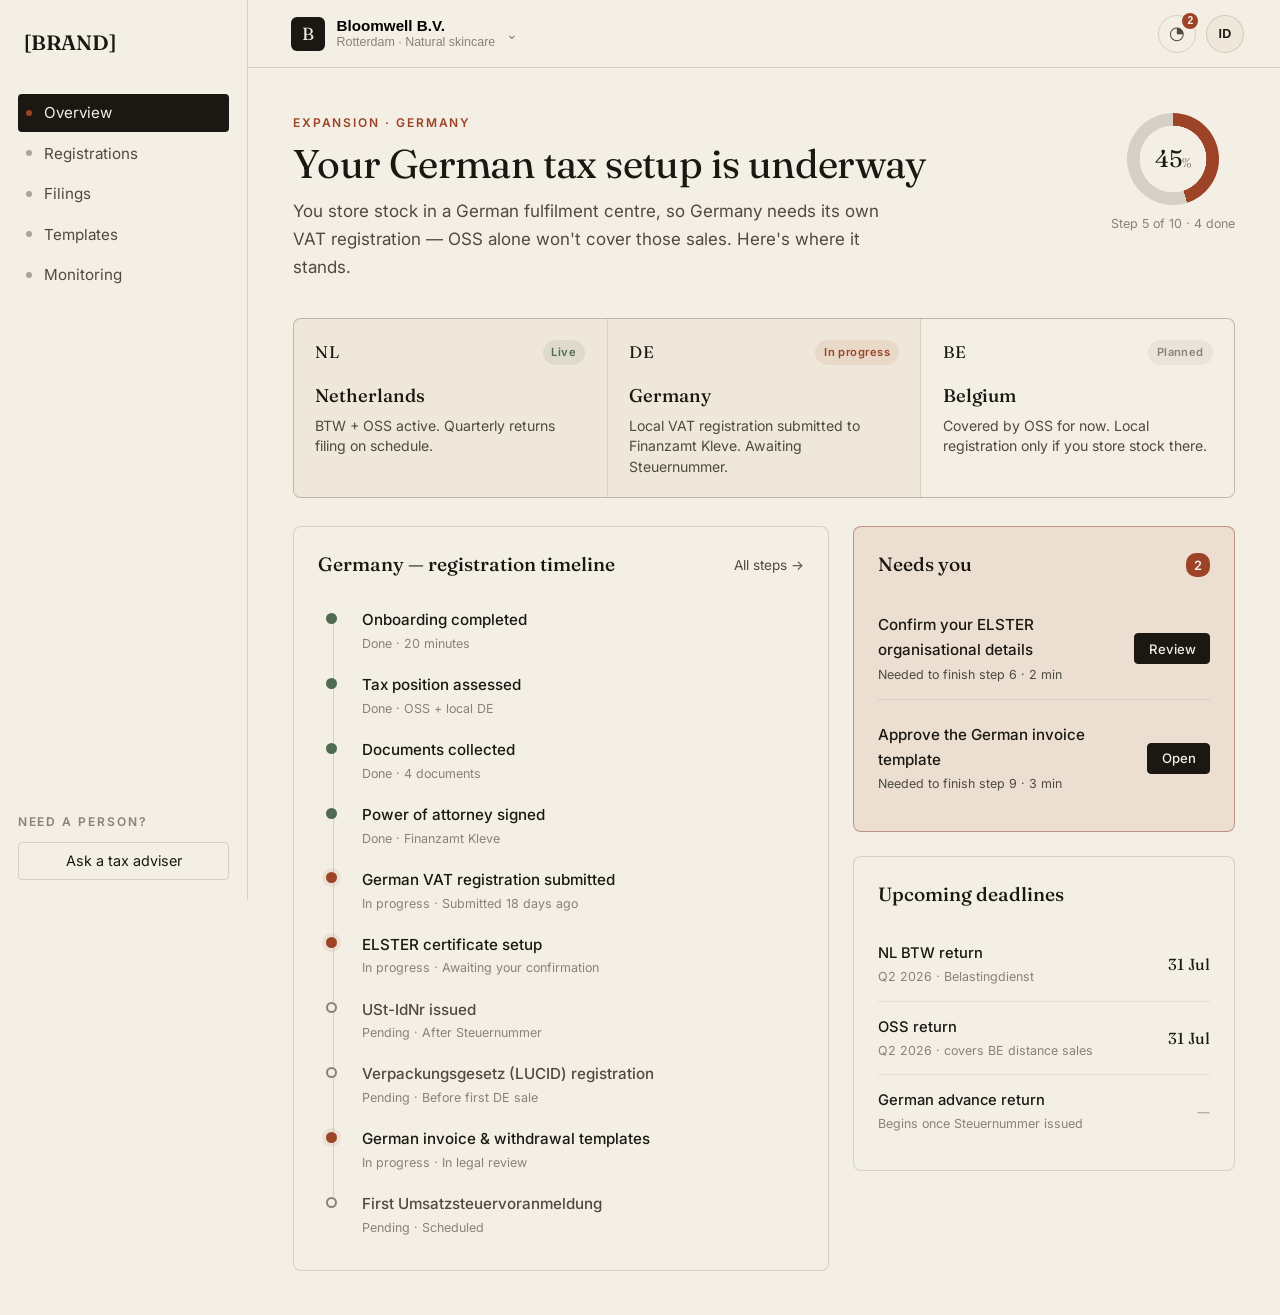
==== dashboard.html @ 9635aedf "Refocus on cross-border VAT; add interactive configurator, dashboard, research - Reframe landing pag" ====
<!DOCTYPE html>
<html lang="en" class="no-js">
<head>
  <meta charset="UTF-8" />
  <meta name="viewport" content="width=device-width, initial-scale=1.0" />
  <title>[BRAND] — Bloomwell B.V. · Germany expansion</title>
  <meta name="description" content="Logged-in view: a Dutch commerce SME midway through its VAT setup for Germany." />

  <link rel="preconnect" href="https://fonts.googleapis.com" />
  <link rel="preconnect" href="https://fonts.gstatic.com" crossorigin />
  <link href="https://fonts.googleapis.com/css2?family=Fraunces:ital,opsz,wght@0,9..144,400;0,9..144,500;0,9..144,600;1,9..144,400;1,9..144,500&family=Inter:wght@400;500;600&display=swap" rel="stylesheet" />

  <link rel="stylesheet" href="styles.css" />
  <link rel="stylesheet" href="dashboard.css" />
</head>
<body class="db">
  <a class="skip-link" href="#db-main">Skip to content</a>

  <!-- ============ Sidebar ============ -->
  <aside class="db-rail" aria-label="Sections">
    <a class="db-rail__brand wordmark" href="index.html" aria-label="[BRAND] home">[BRAND]</a>

    <nav class="db-nav" aria-label="Primary">
      <button class="db-nav__item is-active" data-panel="overview" type="button">
        <span class="db-nav__dot" aria-hidden="true"></span> Overview
      </button>
      <button class="db-nav__item" data-panel="registrations" type="button">
        <span class="db-nav__dot" aria-hidden="true"></span> Registrations
      </button>
      <button class="db-nav__item" data-panel="filings" type="button">
        <span class="db-nav__dot" aria-hidden="true"></span> Filings
      </button>
      <button class="db-nav__item" data-panel="templates" type="button">
        <span class="db-nav__dot" aria-hidden="true"></span> Templates
      </button>
      <button class="db-nav__item" data-panel="monitoring" type="button">
        <span class="db-nav__dot" aria-hidden="true"></span> Monitoring
      </button>
    </nav>

    <div class="db-rail__foot">
      <p class="db-rail__support label">Need a person?</p>
      <button class="db-chip-btn" type="button">Ask a tax adviser</button>
    </div>
  </aside>

  <!-- ============ Top bar ============ -->
  <header class="db-top">
    <div class="db-top__left">
      <button class="db-company" type="button" aria-haspopup="listbox">
        <span class="db-company__mark" aria-hidden="true">B</span>
        <span class="db-company__meta">
          <span class="db-company__name">Bloomwell B.V.</span>
          <span class="db-company__sub">Rotterdam · Natural skincare</span>
        </span>
        <span class="db-company__chev" aria-hidden="true">⌄</span>
      </button>
    </div>
    <div class="db-top__right">
      <button class="db-icon-btn" type="button" aria-label="Notifications">
        <span class="db-bell" aria-hidden="true">◔</span>
        <span class="db-badge" aria-hidden="true">2</span>
      </button>
      <button class="db-avatar" type="button" aria-label="Account: Iris de Vries">ID</button>
    </div>
  </header>

  <!-- ============ Main ============ -->
  <main class="db-main" id="db-main">

    <!-- ---------- OVERVIEW ---------- -->
    <section class="db-panel is-active" data-panel-body="overview" aria-label="Overview">
      <div class="db-head">
        <div>
          <p class="label db-head__crumb">Expansion · Germany</p>
          <h1 class="db-head__title">Your German tax setup is underway</h1>
          <p class="db-head__sub">
            You store stock in a German fulfilment centre, so Germany needs its
            own VAT registration — OSS alone won't cover those sales. Here's
            where it stands.
          </p>
        </div>
        <div class="db-progress" role="img" aria-label="4 of 10 steps complete, 45 percent">
          <div class="db-progress__ring" style="--pct: 45">
            <span class="db-progress__num">45<small>%</small></span>
          </div>
          <p class="db-progress__cap">Step 5 of 10 · 4 done</p>
        </div>
      </div>

      <!-- market strip -->
      <div class="db-markets">
        <article class="db-market db-market--live">
          <header><span class="db-market__code">NL</span><span class="db-pill db-pill--live">Live</span></header>
          <h3>Netherlands</h3>
          <p>BTW + OSS active. Quarterly returns filing on schedule.</p>
        </article>
        <article class="db-market db-market--active">
          <header><span class="db-market__code">DE</span><span class="db-pill db-pill--progress">In&nbsp;progress</span></header>
          <h3>Germany</h3>
          <p>Local VAT registration submitted to Finanzamt Kleve. Awaiting Steuernummer.</p>
        </article>
        <article class="db-market">
          <header><span class="db-market__code">BE</span><span class="db-pill db-pill--planned">Planned</span></header>
          <h3>Belgium</h3>
          <p>Covered by OSS for now. Local registration only if you store stock there.</p>
        </article>
      </div>

      <div class="db-grid">
        <!-- left: timeline preview -->
        <div class="db-col">
          <div class="db-card">
            <div class="db-card__head">
              <h2 class="db-card__title">Germany — registration timeline</h2>
              <button class="db-link" data-goto="registrations" type="button">All steps →</button>
            </div>
            <ol class="db-timeline" data-timeline-preview></ol>
          </div>
        </div>

        <!-- right: needs you + deadlines -->
        <div class="db-col">
          <div class="db-card db-card--accent">
            <div class="db-card__head">
              <h2 class="db-card__title">Needs you</h2>
              <span class="db-count">2</span>
            </div>
            <ul class="db-tasks" data-tasks></ul>
          </div>

          <div class="db-card">
            <div class="db-card__head">
              <h2 class="db-card__title">Upcoming deadlines</h2>
            </div>
            <ul class="db-deadlines" data-deadlines></ul>
          </div>
        </div>
      </div>
    </section>

    <!-- ---------- REGISTRATIONS ---------- -->
    <section class="db-panel" data-panel-body="registrations" aria-label="Registrations" hidden>
      <div class="db-head">
        <div>
          <p class="label db-head__crumb">Germany</p>
          <h1 class="db-head__title">Registration steps</h1>
          <p class="db-head__sub">
            The full sequence to get you trading and compliant in Germany.
            Expand any step for detail.
          </p>
        </div>
      </div>
      <div class="db-steps" data-steps></div>
    </section>

    <!-- ---------- FILINGS ---------- -->
    <section class="db-panel" data-panel-body="filings" aria-label="Filings" hidden>
      <div class="db-head">
        <div>
          <p class="label db-head__crumb">All markets</p>
          <h1 class="db-head__title">Filings</h1>
          <p class="db-head__sub">Every return we prepare and submit on your behalf.</p>
        </div>
      </div>
      <div class="db-card">
        <table class="db-table">
          <thead>
            <tr><th>Return</th><th>Market</th><th>Period</th><th>Due</th><th>Status</th></tr>
          </thead>
          <tbody data-filings></tbody>
        </table>
      </div>
    </section>

    <!-- ---------- TEMPLATES ---------- -->
    <section class="db-panel" data-panel-body="templates" aria-label="Templates" hidden>
      <div class="db-head">
        <div>
          <p class="label db-head__crumb">Germany</p>
          <h1 class="db-head__title">Compliant templates</h1>
          <p class="db-head__sub">
            Drafted for German law and ready to use — not a starting point.
          </p>
        </div>
      </div>
      <div class="db-docs" data-templates></div>
    </section>

    <!-- ---------- MONITORING ---------- -->
    <section class="db-panel" data-panel-body="monitoring" aria-label="Monitoring" hidden>
      <div class="db-head">
        <div>
          <p class="label db-head__crumb">Always on</p>
          <h1 class="db-head__title">Monitoring</h1>
          <p class="db-head__sub">
            We watch rates, thresholds, and rule changes across your markets.
            You only hear from us when it matters.
          </p>
        </div>
      </div>
      <ul class="db-feed" data-feed></ul>
    </section>

  </main>

  <script src="dashboard.js" defer></script>
</body>
</html>
---- styles.css ----
/* =========================================================
   [BRAND] — editorial landing page
   Type: Fraunces (display serif) + Inter (grotesque body)
   ========================================================= */

:root {
  /* palette — warm paper, near-black ink, one muted clay accent */
  --paper:      #f4efe4;
  --paper-2:    #efe8da;
  --ink:        #1b1813;
  --ink-soft:   #4f4a40;
  --ink-faint:  #8a8276;
  --accent:     #9d4327;   /* muted sienna / clay — used sparingly */
  --rule:       rgba(27, 24, 19, 0.14);
  --rule-soft:  rgba(27, 24, 19, 0.08);

  /* type */
  --serif: "Fraunces", Georgia, "Times New Roman", serif;
  --sans:  "Inter", system-ui, -apple-system, "Segoe UI", sans-serif;

  /* rhythm */
  --measure: 65ch;
  --pad-x: clamp(1.25rem, 5vw, 4rem);
  --section-y: clamp(4.5rem, 10vw, 9rem);
  --maxw: 1180px;

  --reveal-y: 16px;
  --reveal-dur: 0.7s;
}

/* ---------- reset / base ---------- */
*, *::before, *::after { box-sizing: border-box; }

html {
  -webkit-text-size-adjust: 100%;
  scroll-behavior: smooth;
  scroll-padding-top: 6rem;
}

body {
  margin: 0;
  background: var(--paper);
  color: var(--ink);
  font-family: var(--sans);
  font-size: clamp(1rem, 0.96rem + 0.2vw, 1.0625rem);
  line-height: 1.65;
  font-feature-settings: "kern" 1, "liga" 1;
  -webkit-font-smoothing: antialiased;
  text-rendering: optimizeLegibility;
}

h1, h2, h3 { margin: 0; font-weight: 500; }
p { margin: 0; }
a { color: inherit; }
ul, ol { margin: 0; padding: 0; list-style: none; }
em { font-style: italic; }

::selection { background: var(--accent); color: var(--paper); }

/* ---------- accessibility helpers ---------- */
.skip-link {
  position: absolute;
  left: 1rem; top: -3.5rem;
  z-index: 100;
  background: var(--ink);
  color: var(--paper);
  padding: 0.6rem 1rem;
  border-radius: 2px;
  transition: top 0.2s ease;
}
.skip-link:focus { top: 1rem; }

a:focus-visible,
.btn:focus-visible {
  outline: 2px solid var(--accent);
  outline-offset: 3px;
  border-radius: 1px;
}

/* ---------- layout ---------- */
.wrap {
  width: 100%;
  max-width: var(--maxw);
  margin-inline: auto;
  padding-inline: var(--pad-x);
}

.section { padding-block: var(--section-y); }

.section--rule { border-top: 1px solid var(--rule); }

.grid-2 {
  display: grid;
  grid-template-columns: minmax(0, 12rem) minmax(0, 1fr);
  gap: clamp(1.5rem, 5vw, 5rem);
  align-items: start;
}

.col-aside { position: sticky; top: 6rem; }

@media (max-width: 760px) {
  .grid-2 { grid-template-columns: 1fr; gap: 1.5rem; }
  .col-aside { position: static; display: flex; align-items: baseline; gap: 1rem; }
}

/* ---------- shared type elements ---------- */
.label {
  font-family: var(--sans);
  font-size: 0.75rem;
  font-weight: 600;
  letter-spacing: 0.16em;
  text-transform: uppercase;
  color: var(--ink-soft);
  margin: 0;
}

.index {
  font-family: var(--serif);
  font-size: 1.5rem;
  font-weight: 400;
  font-style: italic;
  color: var(--accent);
  margin: 0 0 0.4rem;
  line-height: 1;
}
@media (max-width: 760px) {
  .index { margin: 0; }
}

.h2 {
  font-family: var(--serif);
  font-size: clamp(1.85rem, 1.2rem + 2.6vw, 3rem);
  line-height: 1.08;
  letter-spacing: -0.015em;
  max-width: 18ch;
  margin-bottom: 1.5rem;
  font-optical-sizing: auto;
}

.lead {
  font-size: clamp(1.1rem, 1.02rem + 0.5vw, 1.3rem);
  line-height: 1.55;
  color: var(--ink-soft);
}

.measure { max-width: var(--measure); }

.note {
  margin-top: 2rem;
  color: var(--ink);
  font-style: italic;
  font-family: var(--serif);
  font-size: 1.2rem;
  line-height: 1.5;
}

/* ---------- buttons / links ---------- */
.btn {
  display: inline-block;
  font-family: var(--sans);
  font-size: 0.95rem;
  font-weight: 500;
  letter-spacing: 0.01em;
  text-decoration: none;
  color: var(--paper);
  background: var(--ink);
  padding: 0.85rem 1.5rem;
  border: 1px solid var(--ink);
  border-radius: 2px;
  transition: background 0.25s ease, color 0.25s ease, transform 0.25s ease;
}
.btn:hover { background: transparent; color: var(--ink); }

.link-arrow {
  font-size: 0.95rem;
  font-weight: 500;
  text-decoration: none;
  color: var(--ink);
  border-bottom: 1px solid var(--rule);
  padding-bottom: 2px;
  transition: border-color 0.25s ease;
}
.link-arrow:hover { border-color: var(--accent); }
.link-arrow span { color: var(--accent); }

/* ---------- 1. nav ---------- */
.nav {
  position: sticky;
  top: 0;
  z-index: 50;
  background: transparent;
  border-bottom: 1px solid transparent;
  transition: background 0.3s ease, border-color 0.3s ease;
}
.nav[data-scrolled] {
  background: color-mix(in srgb, var(--paper) 88%, transparent);
  -webkit-backdrop-filter: saturate(1.1) blur(8px);
  backdrop-filter: saturate(1.1) blur(8px);
  border-bottom-color: var(--rule);
}
.nav__inner {
  max-width: var(--maxw);
  margin-inline: auto;
  padding: 1.1rem var(--pad-x);
  display: flex;
  align-items: center;
  justify-content: space-between;
}
.wordmark {
  font-family: var(--serif);
  font-weight: 600;
  font-size: 1.35rem;
  letter-spacing: -0.01em;
  text-decoration: none;
  color: var(--ink);
}
.nav__links {
  display: flex;
  align-items: center;
  gap: clamp(1rem, 3vw, 2.25rem);
}
.nav__links a {
  font-size: 0.9rem;
  text-decoration: none;
  color: var(--ink-soft);
  transition: color 0.2s ease;
}
.nav__links a:hover { color: var(--ink); }
.nav__cta {
  color: var(--ink) !important;
  border: 1px solid var(--rule);
  padding: 0.5rem 0.95rem;
  border-radius: 2px;
  transition: border-color 0.2s ease, background 0.2s ease;
}
.nav__cta:hover { border-color: var(--ink); background: var(--ink); color: var(--paper) !important; }

@media (max-width: 620px) {
  .nav__links a:not(.nav__cta) { display: none; }
}

/* ---------- 2. hero ---------- */
.hero {
  padding-top: clamp(4rem, 9vw, 7.5rem);
  padding-bottom: clamp(4rem, 9vw, 8rem);
}
.hero .label { margin-bottom: 1.75rem; }
.hero__title {
  font-family: var(--serif);
  font-weight: 400;
  font-optical-sizing: auto;
  font-size: clamp(2.6rem, 1.1rem + 6.4vw, 5.6rem);
  line-height: 1.02;
  letter-spacing: -0.025em;
  max-width: 16ch;
  margin-bottom: 2rem;
}
.hero__title em { color: var(--accent); }
.hero__lead {
  max-width: 54ch;
  margin-bottom: 2.5rem;
}
.hero__actions {
  display: flex;
  align-items: center;
  gap: clamp(1.25rem, 4vw, 2.25rem);
  flex-wrap: wrap;
}

/* ---------- 3. problem — ledger ---------- */
.ledger {
  margin-top: 2.5rem;
  border-top: 1px solid var(--rule);
}
.ledger__row {
  display: grid;
  grid-template-columns: minmax(11rem, 16rem) 1fr;
  gap: 1rem 2rem;
  padding: 1.05rem 0;
  border-bottom: 1px solid var(--rule-soft);
  align-items: baseline;
}
.ledger__role {
  font-family: var(--serif);
  font-size: 1.2rem;
  line-height: 1.3;
}
.ledger__note { color: var(--ink-soft); }
@media (max-width: 560px) {
  .ledger__row { grid-template-columns: 1fr; gap: 0.25rem; }
}

/* ---------- 4. how it works — steps ---------- */
.steps { margin-top: 2.75rem; }
.step {
  display: grid;
  grid-template-columns: 4rem 1fr;
  gap: 1.5rem;
  padding: 1.75rem 0;
  border-top: 1px solid var(--rule);
}
.step:last-child { border-bottom: 1px solid var(--rule); }
.step__num {
  font-family: var(--serif);
  font-style: italic;
  font-size: 1.25rem;
  color: var(--accent);
  line-height: 1.4;
}
.step__title {
  font-family: var(--serif);
  font-size: clamp(1.25rem, 1.1rem + 0.7vw, 1.55rem);
  line-height: 1.2;
  margin-bottom: 0.55rem;
}
.step__body p { color: var(--ink-soft); max-width: 56ch; }
@media (max-width: 560px) {
  .step { grid-template-columns: 1fr; gap: 0.4rem; }
}

/* ---------- 5. directory vs workflow ---------- */
.compare {
  margin-top: clamp(2.5rem, 6vw, 4rem);
  border-top: 1px solid var(--ink);
}
.compare__head,
.compare__row {
  display: grid;
  grid-template-columns: 1fr 1fr;
}
.compare__head { border-bottom: 1px solid var(--rule); }
.compare__label {
  padding: 1rem 2rem 1rem 0;
  font-size: 0.75rem;
  font-weight: 600;
  letter-spacing: 0.16em;
  text-transform: uppercase;
  color: var(--ink-faint);
}
.compare__label--accent { color: var(--accent); padding-left: 2rem; }
.compare__row { border-bottom: 1px solid var(--rule-soft); }
.compare__a,
.compare__b {
  padding: 1.6rem 2rem 1.6rem 0;
  line-height: 1.5;
}
.compare__a { color: var(--ink-faint); }
.compare__b {
  color: var(--ink);
  padding-left: 2rem;
  border-left: 1px solid var(--rule);
  font-family: var(--serif);
  font-size: 1.12rem;
  line-height: 1.45;
}
@media (max-width: 680px) {
  .compare__head { display: none; }
  .compare__row { grid-template-columns: 1fr; }
  .compare__a, .compare__b { padding: 1.25rem 0; }
  .compare__a { border-bottom: 1px dashed var(--rule-soft); }
  .compare__b {
    padding-left: 1rem;
    border-left: 2px solid var(--accent);
    margin-bottom: 0.25rem;
  }
  .compare__a::before {
    content: "Directory";
    display: block;
    font-size: 0.7rem; letter-spacing: 0.14em; text-transform: uppercase;
    color: var(--ink-faint); margin-bottom: 0.4rem; font-family: var(--sans);
  }
  .compare__b::before {
    content: "[BRAND]";
    display: block;
    font-size: 0.7rem; letter-spacing: 0.14em; text-transform: uppercase;
    color: var(--accent); margin-bottom: 0.4rem; font-family: var(--sans);
  }
}

/* ---------- 6. expansion compounds ---------- */
.compounds__pair {
  margin-top: 2.75rem;
  display: grid;
  grid-template-columns: 1fr 1fr;
  border: 1px solid var(--rule);
}
.compounds__cell { padding: clamp(1.5rem, 4vw, 2.25rem); }
.compounds__cell + .compounds__cell { border-left: 1px solid var(--rule); }
.compounds__cell--accent { background: var(--paper-2); }
.compounds__k {
  font-size: 0.75rem; font-weight: 600;
  letter-spacing: 0.16em; text-transform: uppercase;
  color: var(--ink-faint);
  margin-bottom: 0.6rem;
}
.compounds__cell--accent .compounds__k { color: var(--accent); }
.compounds__v {
  font-family: var(--serif);
  font-size: clamp(1.2rem, 1rem + 0.9vw, 1.6rem);
  line-height: 1.2;
}
@media (max-width: 520px) {
  .compounds__pair { grid-template-columns: 1fr; }
  .compounds__cell + .compounds__cell { border-left: none; border-top: 1px solid var(--rule); }
}

/* ---------- 7. closing ---------- */
.closing {
  border-top: 1px solid var(--rule);
  text-align: center;
}
.closing__inner {
  max-width: 42rem;
  display: flex;
  flex-direction: column;
  align-items: center;
  gap: 1.5rem;
}
.closing .label { margin-bottom: 0; }
.closing__title {
  font-family: var(--serif);
  font-weight: 400;
  font-size: clamp(2.2rem, 1.2rem + 4vw, 3.6rem);
  line-height: 1.08;
  letter-spacing: -0.02em;
  max-width: 16ch;
}
.closing__lead { max-width: 50ch; }

/* ---------- footer ---------- */
.footer {
  border-top: 1px solid var(--ink);
  padding-block: clamp(3rem, 6vw, 4.5rem) 2rem;
}
.footer__inner {
  display: grid;
  grid-template-columns: minmax(0, 1.4fr) minmax(0, 1fr);
  gap: 2.5rem;
  padding-bottom: 3rem;
}
.footer__brand .wordmark { display: inline-block; margin-bottom: 1rem; }
.footer__note {
  max-width: 42ch;
  color: var(--ink-soft);
  font-size: 0.95rem;
  line-height: 1.55;
}
.footer__links {
  display: flex;
  flex-direction: column;
  gap: 0.75rem;
  align-items: flex-start;
}
.footer__links a {
  font-size: 0.95rem;
  text-decoration: none;
  color: var(--ink-soft);
  transition: color 0.2s ease;
}
.footer__links a:hover { color: var(--accent); }
.footer__base {
  display: flex;
  justify-content: space-between;
  gap: 1rem;
  flex-wrap: wrap;
  padding-top: 1.75rem;
  border-top: 1px solid var(--rule);
  font-size: 0.85rem;
  color: var(--ink-faint);
}
@media (max-width: 620px) {
  .footer__inner { grid-template-columns: 1fr; gap: 1.75rem; }
}

/* ---------- nav: ghost login link ---------- */
.nav__ghost {
  color: var(--ink-soft) !important;
  position: relative;
}
.nav__ghost::after {
  content: "";
  position: absolute;
  left: 0; right: 0; bottom: -3px;
  height: 1px;
  background: var(--rule);
  transform: scaleX(0);
  transform-origin: left;
  transition: transform 0.25s ease;
}
.nav__ghost:hover { color: var(--ink) !important; }
.nav__ghost:hover::after { transform: scaleX(1); }
@media (max-width: 620px) {
  .nav__ghost { display: none; }
}

/* ---------- hero footnote / closing actions ---------- */
.hero__foot {
  margin-top: 2.75rem;
  padding-top: 1.5rem;
  border-top: 1px solid var(--rule);
  color: var(--ink-faint);
}
.closing__actions {
  display: flex;
  align-items: center;
  justify-content: center;
  gap: clamp(1.25rem, 4vw, 2.25rem);
  flex-wrap: wrap;
}

/* ---------- configurator ---------- */
.cfg {
  margin-top: clamp(2.5rem, 6vw, 4rem);
  display: grid;
  grid-template-columns: minmax(0, 0.9fr) minmax(0, 1.1fr);
  border: 1px solid var(--ink);
}
@media (max-width: 860px) {
  .cfg { grid-template-columns: 1fr; }
}

.cfg__inputs {
  padding: clamp(1.5rem, 4vw, 2.5rem);
  border-right: 1px solid var(--rule);
}
@media (max-width: 860px) {
  .cfg__inputs { border-right: none; border-bottom: 1px solid var(--rule); }
}

.cfg__group { border: 0; margin: 0; padding: 0 0 1.6rem; }
.cfg__group + .cfg__group {
  padding-top: 1.6rem;
  border-top: 1px solid var(--rule-soft);
}
.cfg__group:last-child { padding-bottom: 0; }

.cfg__legend {
  font-size: 0.72rem;
  font-weight: 600;
  letter-spacing: 0.16em;
  text-transform: uppercase;
  color: var(--ink-faint);
  margin-bottom: 0.9rem;
  padding: 0;
}
.cfg__home {
  font-family: var(--serif);
  font-size: 1.15rem;
}
.cfg__toggles { display: flex; flex-direction: column; gap: 0.7rem; }

/* custom toggles */
.toggle {
  display: flex;
  align-items: center;
  gap: 0.75rem;
  cursor: pointer;
  font-size: 0.98rem;
  line-height: 1.3;
  user-select: none;
}
.toggle input { position: absolute; opacity: 0; width: 0; height: 0; }
.toggle__box,
.toggle__dot {
  flex: 0 0 auto;
  width: 1.15rem; height: 1.15rem;
  border: 1px solid var(--ink-soft);
  background: var(--paper);
  transition: background 0.18s ease, border-color 0.18s ease;
  position: relative;
}
.toggle__dot { border-radius: 50%; }
.toggle__box { border-radius: 2px; }
.toggle__box::after {
  content: "";
  position: absolute;
  left: 0.34rem; top: 0.15rem;
  width: 0.28rem; height: 0.55rem;
  border: solid var(--paper);
  border-width: 0 2px 2px 0;
  transform: rotate(45deg) scale(0);
  transition: transform 0.18s ease;
}
.toggle__dot::after {
  content: "";
  position: absolute;
  inset: 0.28rem;
  border-radius: 50%;
  background: var(--paper);
  transform: scale(0);
  transition: transform 0.18s ease;
}
.toggle input:checked + .toggle__box,
.toggle input:checked + .toggle__dot {
  background: var(--accent);
  border-color: var(--accent);
}
.toggle input:checked + .toggle__box::after,
.toggle input:checked + .toggle__dot::after { transform: rotate(45deg) scale(1); }
.toggle input:checked + .toggle__dot::after { transform: scale(1); }
.toggle input:focus-visible + .toggle__box,
.toggle input:focus-visible + .toggle__dot {
  outline: 2px solid var(--accent);
  outline-offset: 2px;
}
.toggle:hover .toggle__box,
.toggle:hover .toggle__dot { border-color: var(--ink); }

/* output */
.cfg__output {
  padding: clamp(1.5rem, 4vw, 2.5rem);
  background: var(--paper-2);
  display: flex;
  flex-direction: column;
}
.cfg__output-head {
  display: flex;
  align-items: baseline;
  justify-content: space-between;
  gap: 1rem;
  padding-bottom: 1rem;
  border-bottom: 1px solid var(--rule);
}
.cfg__count {
  font-size: 0.8rem;
  color: var(--ink-faint);
  font-variant-numeric: tabular-nums;
}
.cfg__list { margin-top: 0.25rem; }

.cfg-item {
  display: grid;
  grid-template-columns: 2.6rem 1fr;
  gap: 0.9rem;
  padding: 1.1rem 0;
  border-bottom: 1px solid var(--rule-soft);
  animation: cfg-in 0.45s cubic-bezier(0.22, 0.61, 0.36, 1) both;
  animation-delay: calc(var(--i, 0) * 45ms);
}
.cfg-item__tag {
  font-size: 0.68rem;
  font-weight: 600;
  letter-spacing: 0.08em;
  padding: 0.18rem 0;
  text-align: center;
  border: 1px solid currentColor;
  border-radius: 2px;
  height: fit-content;
  color: var(--ink-faint);
}
.cfg-item--nl .cfg-item__tag,
.cfg-item--eu .cfg-item__tag { color: var(--ink-soft); }
.cfg-item--de .cfg-item__tag,
.cfg-item--be .cfg-item__tag { color: var(--accent); }
.cfg-item--muted .cfg-item__tag { color: var(--ink-faint); border-style: dashed; }
.cfg-item__title {
  font-family: var(--serif);
  font-size: 1.12rem;
  line-height: 1.25;
  margin-bottom: 0.25rem;
}
.cfg-item__detail {
  font-size: 0.92rem;
  line-height: 1.5;
  color: var(--ink-soft);
}
.cfg__disclaimer {
  margin-top: auto;
  padding-top: 1.25rem;
  font-size: 0.8rem;
  line-height: 1.5;
  color: var(--ink-faint);
}
@keyframes cfg-in {
  from { opacity: 0; transform: translateY(8px); }
  to { opacity: 1; transform: none; }
}

/* ---------- markets ---------- */
.markets {
  margin-top: 2.75rem;
  display: grid;
  grid-template-columns: repeat(3, 1fr);
  border: 1px solid var(--rule);
}
.market { padding: clamp(1.4rem, 3vw, 2rem); }
.market + .market { border-left: 1px solid var(--rule); }
.market--live { background: var(--paper-2); }
.market__flag {
  font-family: var(--serif);
  font-size: 1.4rem;
  letter-spacing: 0.04em;
  color: var(--ink);
  margin-bottom: 1.5rem;
}
.market--live .market__flag { color: var(--accent); }
.market__name {
  font-family: var(--serif);
  font-size: 1.3rem;
  margin-bottom: 0.35rem;
}
.market__status {
  font-size: 0.72rem;
  font-weight: 600;
  letter-spacing: 0.12em;
  text-transform: uppercase;
  color: var(--ink-faint);
  margin-bottom: 0.85rem;
}
.market--live .market__status { color: var(--accent); }
.market__note {
  font-size: 0.92rem;
  line-height: 1.5;
  color: var(--ink-soft);
}
@media (max-width: 680px) {
  .markets { grid-template-columns: 1fr; }
  .market + .market { border-left: none; border-top: 1px solid var(--rule); }
  .market__flag { margin-bottom: 0.75rem; }
}

/* ---------- scroll reveal ---------- */
[data-reveal] {
  opacity: 0;
  transform: translateY(var(--reveal-y));
  transition: opacity var(--reveal-dur) cubic-bezier(0.22, 0.61, 0.36, 1),
              transform var(--reveal-dur) cubic-bezier(0.22, 0.61, 0.36, 1);
  will-change: opacity, transform;
}
[data-reveal].is-visible {
  opacity: 1;
  transform: none;
}
/* if JS is disabled, never hide content */
.no-js [data-reveal] { opacity: 1; transform: none; }

@media (prefers-reduced-motion: reduce) {
  html { scroll-behavior: auto; }
  [data-reveal] { opacity: 1 !important; transform: none !important; transition: none; }
  * { animation-duration: 0.001ms !important; transition-duration: 0.001ms !important; }
}
---- dashboard.css ----
/* =========================================================
   [BRAND] dashboard — app chrome over the editorial tokens
   (relies on styles.css for :root vars, reset, fonts, .label, .wordmark)
   ========================================================= */

:root {
  --rail-w: 248px;
  --top-h: 68px;
  /* desaturated, editorial status hues — product UI only */
  --ok:       #4f6b52;
  --ok-bg:    rgba(79, 107, 82, 0.10);
  --warn:     var(--accent);
  --warn-bg:  rgba(157, 67, 39, 0.09);
  --idle:     #8a8276;
  --idle-bg:  rgba(27, 24, 19, 0.05);
}

.db {
  display: grid;
  grid-template-columns: var(--rail-w) 1fr;
  grid-template-rows: var(--top-h) 1fr;
  grid-template-areas:
    "rail top"
    "rail main";
  min-height: 100vh;
}

/* ---------------- sidebar ---------------- */
.db-rail {
  grid-area: rail;
  border-right: 1px solid var(--rule);
  padding: 1.25rem 1.1rem;
  display: flex;
  flex-direction: column;
  gap: 1.75rem;
  position: sticky;
  top: 0;
  height: 100vh;
  background: var(--paper);
}
.db-rail__brand {
  font-size: 1.3rem;
  text-decoration: none;
  padding: 0.35rem 0.4rem;
}
.db-nav { display: flex; flex-direction: column; gap: 0.15rem; }
.db-nav__item {
  display: flex;
  align-items: center;
  gap: 0.7rem;
  width: 100%;
  text-align: left;
  font-family: var(--sans);
  font-size: 0.95rem;
  color: var(--ink-soft);
  background: transparent;
  border: 0;
  border-radius: 4px;
  padding: 0.6rem 0.55rem;
  cursor: pointer;
  transition: background 0.18s ease, color 0.18s ease;
}
.db-nav__item:hover { background: var(--idle-bg); color: var(--ink); }
.db-nav__item.is-active { background: var(--ink); color: var(--paper); }
.db-nav__dot {
  width: 6px; height: 6px; border-radius: 50%;
  background: currentColor; opacity: 0.45;
  flex: 0 0 auto;
}
.db-nav__item.is-active .db-nav__dot { opacity: 1; background: var(--accent); }
.db-nav__item:focus-visible { outline: 2px solid var(--accent); outline-offset: 2px; }

.db-rail__foot { margin-top: auto; }
.db-rail__support { margin-bottom: 0.6rem; color: var(--ink-faint); }
.db-chip-btn {
  width: 100%;
  font-family: var(--sans);
  font-size: 0.9rem;
  color: var(--ink);
  background: transparent;
  border: 1px solid var(--rule);
  border-radius: 4px;
  padding: 0.6rem 0.8rem;
  cursor: pointer;
  transition: border-color 0.18s ease, background 0.18s ease;
}
.db-chip-btn:hover { border-color: var(--ink); background: var(--idle-bg); }

/* ---------------- top bar ---------------- */
.db-top {
  grid-area: top;
  border-bottom: 1px solid var(--rule);
  display: flex;
  align-items: center;
  justify-content: space-between;
  padding: 0 clamp(1.25rem, 3vw, 2.25rem);
  position: sticky;
  top: 0;
  background: color-mix(in srgb, var(--paper) 90%, transparent);
  -webkit-backdrop-filter: blur(8px);
  backdrop-filter: blur(8px);
  z-index: 10;
}
.db-company {
  display: flex; align-items: center; gap: 0.7rem;
  background: transparent; border: 1px solid transparent;
  border-radius: 6px; padding: 0.35rem 0.55rem 0.35rem 0.4rem;
  cursor: pointer; transition: border-color 0.18s ease;
}
.db-company:hover { border-color: var(--rule); }
.db-company__mark {
  width: 34px; height: 34px; border-radius: 6px;
  background: var(--ink); color: var(--paper);
  font-family: var(--serif); font-size: 1.1rem;
  display: grid; place-items: center;
}
.db-company__meta { display: flex; flex-direction: column; line-height: 1.2; text-align: left; }
.db-company__name { font-weight: 600; font-size: 0.95rem; }
.db-company__sub { font-size: 0.78rem; color: var(--ink-faint); }
.db-company__chev { color: var(--ink-faint); font-size: 0.9rem; }

.db-top__right { display: flex; align-items: center; gap: 0.6rem; }
.db-icon-btn {
  position: relative;
  width: 38px; height: 38px; border-radius: 50%;
  border: 1px solid var(--rule); background: transparent;
  cursor: pointer; color: var(--ink-soft);
  transition: border-color 0.18s ease;
}
.db-icon-btn:hover { border-color: var(--ink); }
.db-bell { font-size: 1.1rem; }
.db-badge {
  position: absolute; top: -3px; right: -3px;
  min-width: 16px; height: 16px; padding: 0 4px;
  border-radius: 8px; background: var(--accent); color: var(--paper);
  font-size: 0.65rem; font-weight: 600;
  display: grid; place-items: center;
}
.db-avatar {
  width: 38px; height: 38px; border-radius: 50%;
  border: 1px solid var(--rule); background: var(--paper-2);
  font-size: 0.78rem; font-weight: 600; letter-spacing: 0.03em;
  color: var(--ink); cursor: pointer;
}
.db-icon-btn:focus-visible, .db-avatar:focus-visible, .db-company:focus-visible {
  outline: 2px solid var(--accent); outline-offset: 2px;
}

/* ---------------- main ---------------- */
.db-main {
  grid-area: main;
  overflow-y: auto;
  padding: clamp(1.5rem, 3.5vw, 3rem);
  max-width: 1180px;
}
.db-panel { animation: db-fade 0.4s ease both; }
.db-panel[hidden] { display: none; }
@keyframes db-fade { from { opacity: 0; transform: translateY(6px); } to { opacity: 1; transform: none; } }

.db-head {
  display: flex;
  align-items: flex-start;
  justify-content: space-between;
  gap: 2rem;
  margin-bottom: 2.25rem;
}
.db-head__crumb { color: var(--accent); margin-bottom: 0.6rem; }
.db-head__title {
  font-family: var(--serif);
  font-weight: 400;
  font-size: clamp(1.7rem, 1.2rem + 1.8vw, 2.5rem);
  line-height: 1.1;
  letter-spacing: -0.015em;
  margin-bottom: 0.7rem;
}
.db-head__sub { max-width: 56ch; color: var(--ink-soft); }

/* progress ring */
.db-progress { text-align: center; flex: 0 0 auto; }
.db-progress__ring {
  width: 92px; height: 92px; border-radius: 50%;
  display: grid; place-items: center;
  background:
    radial-gradient(closest-side, var(--paper) 72%, transparent 73% 100%),
    conic-gradient(var(--accent) calc(var(--pct) * 1%), var(--rule) 0);
  margin: 0 auto 0.6rem;
}
.db-progress__num { font-family: var(--serif); font-size: 1.5rem; }
.db-progress__num small { font-size: 0.8rem; color: var(--ink-faint); }
.db-progress__cap { font-size: 0.78rem; color: var(--ink-faint); }

/* market strip */
.db-markets {
  display: grid;
  grid-template-columns: repeat(3, 1fr);
  gap: 1px;
  background: var(--rule);
  border: 1px solid var(--rule);
  border-radius: 8px;
  overflow: hidden;
  margin-bottom: 1.75rem;
}
.db-market { background: var(--paper); padding: 1.25rem 1.35rem; }
.db-market--live, .db-market--active { background: var(--paper-2); }
.db-market header { display: flex; align-items: center; justify-content: space-between; margin-bottom: 0.9rem; }
.db-market__code {
  font-family: var(--serif); font-size: 1.05rem; letter-spacing: 0.06em;
}
.db-market h3 { font-family: var(--serif); font-size: 1.15rem; font-weight: 500; margin-bottom: 0.3rem; }
.db-market p { font-size: 0.88rem; color: var(--ink-soft); line-height: 1.45; }

/* two-column grid */
.db-grid {
  display: grid;
  grid-template-columns: 1.4fr 1fr;
  gap: 1.5rem;
  align-items: start;
}
.db-col { display: flex; flex-direction: column; gap: 1.5rem; }

/* cards */
.db-card {
  border: 1px solid var(--rule);
  border-radius: 8px;
  padding: 1.4rem 1.5rem;
  background: var(--paper);
}
.db-card--accent { border-color: color-mix(in srgb, var(--accent) 35%, var(--rule)); background: var(--warn-bg); }
.db-card__head {
  display: flex; align-items: center; justify-content: space-between;
  gap: 1rem; margin-bottom: 1.1rem;
}
.db-card__title { font-family: var(--serif); font-size: 1.2rem; font-weight: 500; }
.db-count {
  font-size: 0.8rem; font-weight: 600; color: var(--paper);
  background: var(--accent); border-radius: 10px; padding: 0.1rem 0.5rem;
}
.db-link {
  font-family: var(--sans); font-size: 0.85rem; color: var(--ink-soft);
  background: transparent; border: 0; cursor: pointer; padding: 0;
}
.db-link:hover { color: var(--accent); }

/* ---------------- pills ---------------- */
.db-pill {
  font-size: 0.7rem; font-weight: 600; letter-spacing: 0.04em;
  padding: 0.2rem 0.55rem; border-radius: 100px; white-space: nowrap;
}
.db-pill--done, .db-pill--live { color: var(--ok); background: var(--ok-bg); }
.db-pill--active, .db-pill--progress { color: var(--warn); background: var(--warn-bg); }
.db-pill--pending, .db-pill--planned { color: var(--idle); background: var(--idle-bg); }

/* ---------------- timeline (overview) ---------------- */
.db-timeline { position: relative; padding-left: 0.5rem; }
.db-tl {
  display: grid; grid-template-columns: 1.4rem 1fr; gap: 0.85rem;
  padding: 0.55rem 0; position: relative;
}
.db-tl::before {
  content: ""; position: absolute; left: 0.45rem; top: 0; bottom: 0;
  width: 1px; background: var(--rule);
}
.db-tl:first-child::before { top: 0.9rem; }
.db-tl:last-child::before { bottom: calc(100% - 0.9rem); }
.db-tl__node {
  width: 11px; height: 11px; border-radius: 50%; margin-top: 0.35rem;
  background: var(--paper); border: 2px solid var(--idle); z-index: 1;
}
.db-tl--done .db-tl__node { background: var(--ok); border-color: var(--ok); }
.db-tl--active .db-tl__node { background: var(--accent); border-color: var(--accent); box-shadow: 0 0 0 4px var(--warn-bg); }
.db-tl__title { font-size: 0.95rem; font-weight: 500; }
.db-tl--pending .db-tl__title { color: var(--ink-soft); }
.db-tl__meta { font-size: 0.78rem; color: var(--ink-faint); margin-top: 0.1rem; }

/* ---------------- tasks ---------------- */
.db-tasks { display: flex; flex-direction: column; gap: 0.5rem; }
.db-task {
  display: flex; align-items: center; justify-content: space-between; gap: 1rem;
  padding: 0.85rem 0; border-bottom: 1px solid var(--rule-soft);
}
.db-task:last-child { border-bottom: 0; }
.db-task__title { font-size: 0.95rem; font-weight: 500; }
.db-task__meta { font-size: 0.78rem; color: var(--ink-soft); margin-top: 0.15rem; }
.db-task__cta {
  font-family: var(--sans); font-size: 0.82rem; font-weight: 500;
  color: var(--paper); background: var(--ink); border: 1px solid var(--ink);
  border-radius: 4px; padding: 0.4rem 0.85rem; cursor: pointer; white-space: nowrap;
  transition: background 0.18s ease, color 0.18s ease;
}
.db-task__cta:hover:not(:disabled) { background: transparent; color: var(--ink); }
.db-task__cta:disabled { opacity: 0.5; cursor: default; }

/* ---------------- deadlines ---------------- */
.db-deadlines { display: flex; flex-direction: column; }
.db-deadline {
  display: flex; align-items: center; justify-content: space-between; gap: 1rem;
  padding: 0.8rem 0; border-bottom: 1px solid var(--rule-soft);
}
.db-deadline:last-child { border-bottom: 0; }
.db-deadline__title { font-size: 0.92rem; font-weight: 500; }
.db-deadline__sub { font-size: 0.78rem; color: var(--ink-faint); margin-top: 0.12rem; }
.db-deadline__due {
  font-family: var(--serif); font-size: 1rem; white-space: nowrap;
}
.db-deadline__due--muted { color: var(--ink-faint); }

/* ---------------- steps (accordion) ---------------- */
.db-steps {
  border: 1px solid var(--rule); border-radius: 8px; overflow: hidden;
}
.db-step + .db-step { border-top: 1px solid var(--rule); }
.db-step__head {
  display: grid;
  grid-template-columns: 2.5rem 1fr auto auto;
  align-items: center;
  gap: 1rem;
  width: 100%;
  text-align: left;
  background: transparent; border: 0; cursor: pointer;
  padding: 1.1rem 1.4rem;
  font-family: var(--sans);
  transition: background 0.15s ease;
}
.db-step__head:hover { background: var(--idle-bg); }
.db-step__head:focus-visible { outline: 2px solid var(--accent); outline-offset: -2px; }
.db-step__num { font-family: var(--serif); font-style: italic; color: var(--ink-faint); }
.db-step--done .db-step__num { color: var(--ok); }
.db-step--active .db-step__num { color: var(--accent); }
.db-step__main { display: flex; flex-direction: column; gap: 0.15rem; }
.db-step__title { font-size: 1rem; font-weight: 500; }
.db-step__meta { font-size: 0.8rem; color: var(--ink-faint); }
.db-step__chev { color: var(--ink-faint); transition: transform 0.2s ease; }
.db-step__head[aria-expanded="true"] .db-step__chev { transform: rotate(180deg); }
.db-step__panel { padding: 0 1.4rem 1.3rem calc(2.5rem + 1.4rem + 1rem); }
.db-step__panel p { max-width: 70ch; color: var(--ink-soft); font-size: 0.95rem; line-height: 1.55; }
@media (max-width: 620px) {
  .db-step__head { grid-template-columns: 2rem 1fr auto; }
  .db-step__chev { display: none; }
  .db-step__panel { padding-left: 1.4rem; }
}

/* ---------------- table ---------------- */
.db-table { width: 100%; border-collapse: collapse; font-size: 0.92rem; }
.db-table th {
  text-align: left; font-size: 0.72rem; font-weight: 600;
  letter-spacing: 0.1em; text-transform: uppercase; color: var(--ink-faint);
  padding: 0 0 0.85rem; border-bottom: 1px solid var(--rule);
}
.db-table td { padding: 0.95rem 0; border-bottom: 1px solid var(--rule-soft); vertical-align: middle; }
.db-table tr:last-child td { border-bottom: 0; }
.db-table td:first-child { font-weight: 500; }
.db-tag {
  font-size: 0.72rem; font-weight: 600; letter-spacing: 0.05em;
  border: 1px solid var(--rule); border-radius: 3px; padding: 0.1rem 0.4rem;
  color: var(--ink-soft);
}

/* ---------------- docs / templates ---------------- */
.db-docs { display: grid; grid-template-columns: repeat(2, 1fr); gap: 1rem; }
.db-doc {
  display: flex; align-items: center; gap: 1rem;
  border: 1px solid var(--rule); border-radius: 8px; padding: 1.15rem 1.3rem;
  background: var(--paper);
}
.db-doc__icon {
  width: 38px; height: 38px; flex: 0 0 auto; border-radius: 6px;
  background: var(--paper-2); border: 1px solid var(--rule);
  display: grid; place-items: center; font-family: var(--serif); color: var(--ink-soft);
}
.db-doc__body { flex: 1 1 auto; }
.db-doc__title { font-size: 0.95rem; font-weight: 500; }
.db-doc__sub { font-size: 0.8rem; color: var(--ink-faint); margin-top: 0.15rem; }
@media (max-width: 620px) { .db-docs { grid-template-columns: 1fr; } }

/* ---------------- monitoring feed ---------------- */
.db-feed { border: 1px solid var(--rule); border-radius: 8px; overflow: hidden; }
.db-feed__item {
  display: grid; grid-template-columns: 2.6rem 1fr; gap: 1rem;
  padding: 1.2rem 1.4rem;
}
.db-feed__item + .db-feed__item { border-top: 1px solid var(--rule-soft); }
.db-feed__tag {
  font-size: 0.68rem; font-weight: 600; letter-spacing: 0.06em;
  text-align: center; height: fit-content;
  border: 1px solid var(--accent); color: var(--accent);
  border-radius: 3px; padding: 0.16rem 0;
}
.db-feed__row { display: flex; align-items: baseline; justify-content: space-between; gap: 1rem; }
.db-feed__title { font-family: var(--serif); font-size: 1.08rem; }
.db-feed__when { font-size: 0.76rem; color: var(--ink-faint); white-space: nowrap; }
.db-feed__text { font-size: 0.92rem; color: var(--ink-soft); line-height: 1.5; margin-top: 0.25rem; max-width: 68ch; }

/* ---------------- responsive ---------------- */
@media (max-width: 900px) {
  .db-grid { grid-template-columns: 1fr; }
}
@media (max-width: 760px) {
  .db {
    grid-template-columns: 1fr;
    grid-template-rows: var(--top-h) auto 1fr;
    grid-template-areas: "top" "rail" "main";
  }
  .db-rail {
    height: auto; position: static; flex-direction: row; flex-wrap: wrap;
    align-items: center; gap: 0.5rem 0.75rem; border-right: 0;
    border-bottom: 1px solid var(--rule); padding: 0.85rem 1rem;
  }
  .db-rail__brand { flex: 0 0 100%; }
  .db-nav { flex-direction: row; flex-wrap: wrap; gap: 0.4rem; }
  .db-nav__item { width: auto; padding: 0.45rem 0.7rem; }
  .db-nav__dot { display: none; }
  .db-rail__foot { margin: 0; }
  .db-chip-btn { width: auto; }
  .db-head { flex-direction: column-reverse; align-items: flex-start; gap: 1.25rem; }
  .db-progress { display: flex; align-items: center; gap: 0.85rem; }
  .db-progress__ring { margin: 0; }
}
@media (max-width: 560px) {
  .db-markets { grid-template-columns: 1fr; }
}
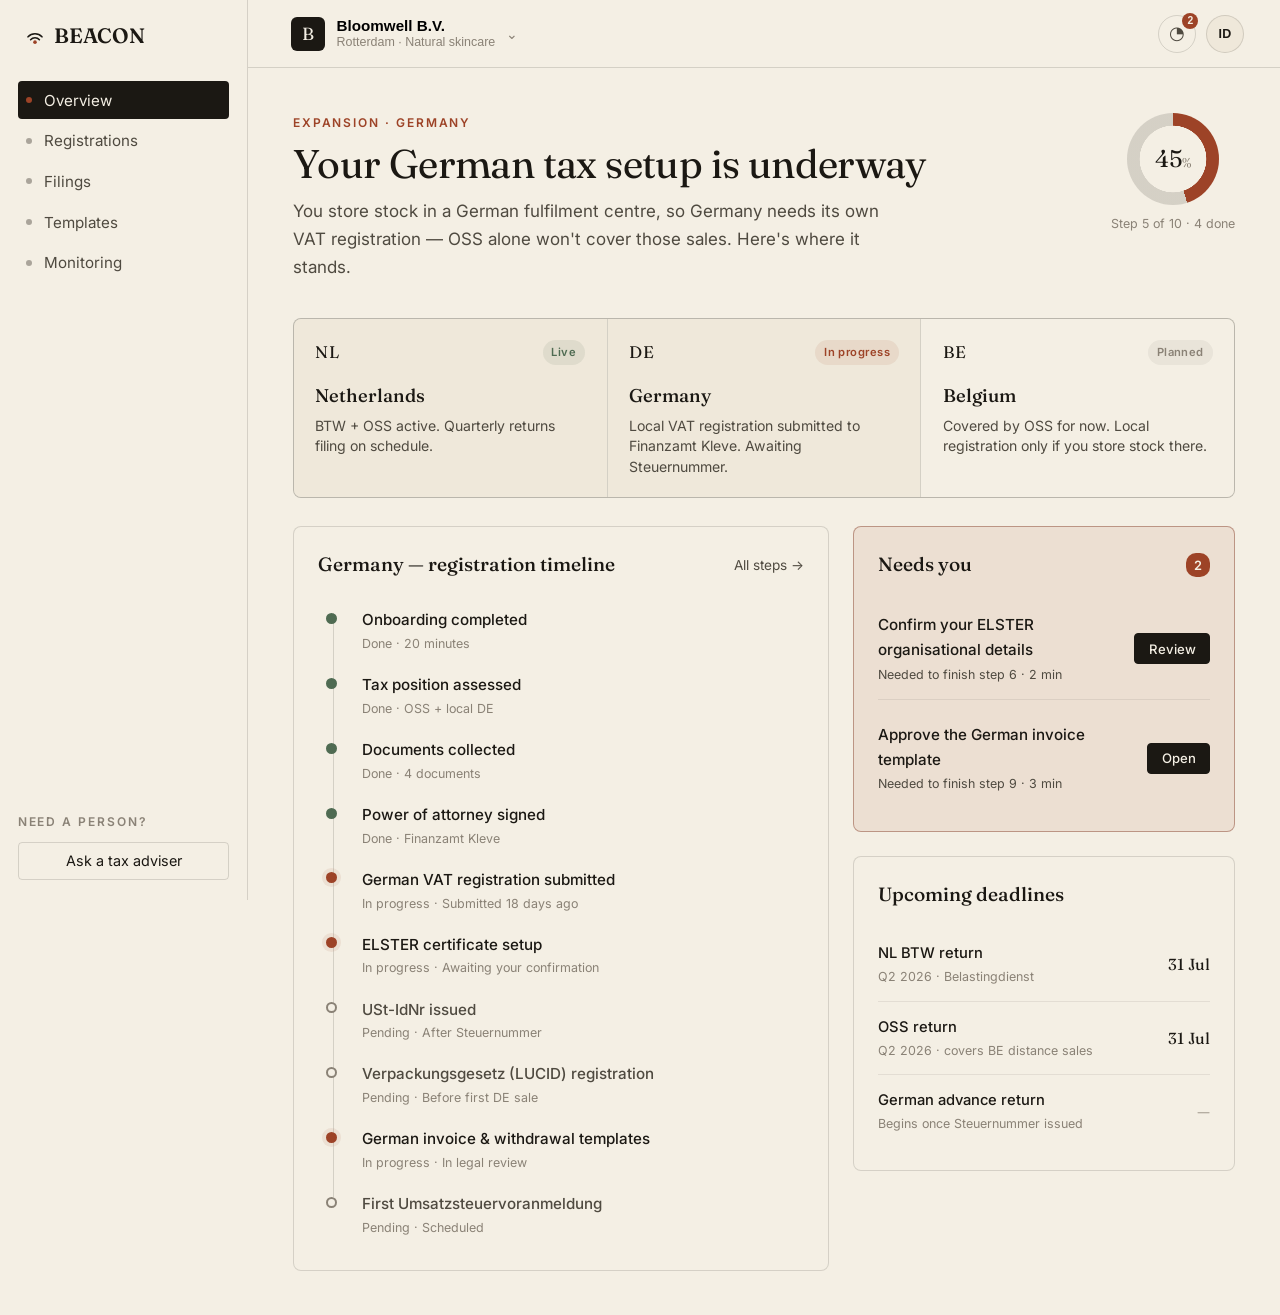
==== commit d7b68f68: "Rename to BEACON and add logo - Replace [BRAND] placeholder with BEACON across all files. - Add logo" ====
--- a/dashboard.html
+++ b/dashboard.html
@@ -3,13 +3,14 @@
 <head>
   <meta charset="UTF-8" />
   <meta name="viewport" content="width=device-width, initial-scale=1.0" />
-  <title>[BRAND] — Bloomwell B.V. · Germany expansion</title>
+  <title>BEACON — Bloomwell B.V. · Germany expansion</title>
   <meta name="description" content="Logged-in view: a Dutch commerce SME midway through its VAT setup for Germany." />
 
   <link rel="preconnect" href="https://fonts.googleapis.com" />
   <link rel="preconnect" href="https://fonts.gstatic.com" crossorigin />
   <link href="https://fonts.googleapis.com/css2?family=Fraunces:ital,opsz,wght@0,9..144,400;0,9..144,500;0,9..144,600;1,9..144,400;1,9..144,500&family=Inter:wght@400;500;600&display=swap" rel="stylesheet" />
 
+  <link rel="icon" type="image/svg+xml" href="logo.svg" />
   <link rel="stylesheet" href="styles.css" />
   <link rel="stylesheet" href="dashboard.css" />
 </head>
@@ -18,7 +19,14 @@
 
   <!-- ============ Sidebar ============ -->
   <aside class="db-rail" aria-label="Sections">
-    <a class="db-rail__brand wordmark" href="index.html" aria-label="[BRAND] home">[BRAND]</a>
+    <a class="db-rail__brand wordmark brand" href="index.html" aria-label="BEACON home">
+      <svg class="brand__mark" width="22" height="22" viewBox="0 0 24 24" fill="none" aria-hidden="true" focusable="false">
+        <circle class="brand__dot" cx="12" cy="17.6" r="1.95" />
+        <path d="M7.2 14.9a6.4 6.4 0 0 1 9.6 0" stroke="currentColor" stroke-width="1.7" stroke-linecap="round" />
+        <path d="M4.4 11.8a10.4 10.4 0 0 1 15.2 0" stroke="currentColor" stroke-width="1.7" stroke-linecap="round" />
+      </svg>
+      <span>BEACON</span>
+    </a>
 
     <nav class="db-nav" aria-label="Primary">
       <button class="db-nav__item is-active" data-panel="overview" type="button">
--- a/styles.css
+++ b/styles.css
@@ -1,5 +1,5 @@
 /* =========================================================
-   [BRAND] — editorial landing page
+   BEACON — editorial landing page
    Type: Fraunces (display serif) + Inter (grotesque body)
    ========================================================= */
 
@@ -214,6 +214,21 @@
   text-decoration: none;
   color: var(--ink);
 }
+
+/* ---------- brand lockup (mark + wordmark) ---------- */
+.brand {
+  display: inline-flex;
+  align-items: center;
+  gap: 0.5rem;
+  line-height: 1;
+}
+.brand__mark {
+  flex: 0 0 auto;
+  color: var(--ink);            /* paths use currentColor */
+  transition: transform 0.4s cubic-bezier(0.22, 0.61, 0.36, 1);
+}
+.brand__dot { fill: var(--accent); }
+.brand:hover .brand__mark { transform: translateY(-1px); }
 .nav__links {
   display: flex;
   align-items: center;
@@ -370,7 +385,7 @@
     color: var(--ink-faint); margin-bottom: 0.4rem; font-family: var(--sans);
   }
   .compare__b::before {
-    content: "[BRAND]";
+    content: "BEACON";
     display: block;
     font-size: 0.7rem; letter-spacing: 0.14em; text-transform: uppercase;
     color: var(--accent); margin-bottom: 0.4rem; font-family: var(--sans);
@@ -438,7 +453,7 @@
   gap: 2.5rem;
   padding-bottom: 3rem;
 }
-.footer__brand .wordmark { display: inline-block; margin-bottom: 1rem; }
+.footer__brand .wordmark { display: inline-flex; margin-bottom: 1rem; }
 .footer__note {
   max-width: 42ch;
   color: var(--ink-soft);
--- a/dashboard.css
+++ b/dashboard.css
@@ -1,5 +1,5 @@
 /* =========================================================
-   [BRAND] dashboard — app chrome over the editorial tokens
+   BEACON dashboard — app chrome over the editorial tokens
    (relies on styles.css for :root vars, reset, fonts, .label, .wordmark)
    ========================================================= */
 
